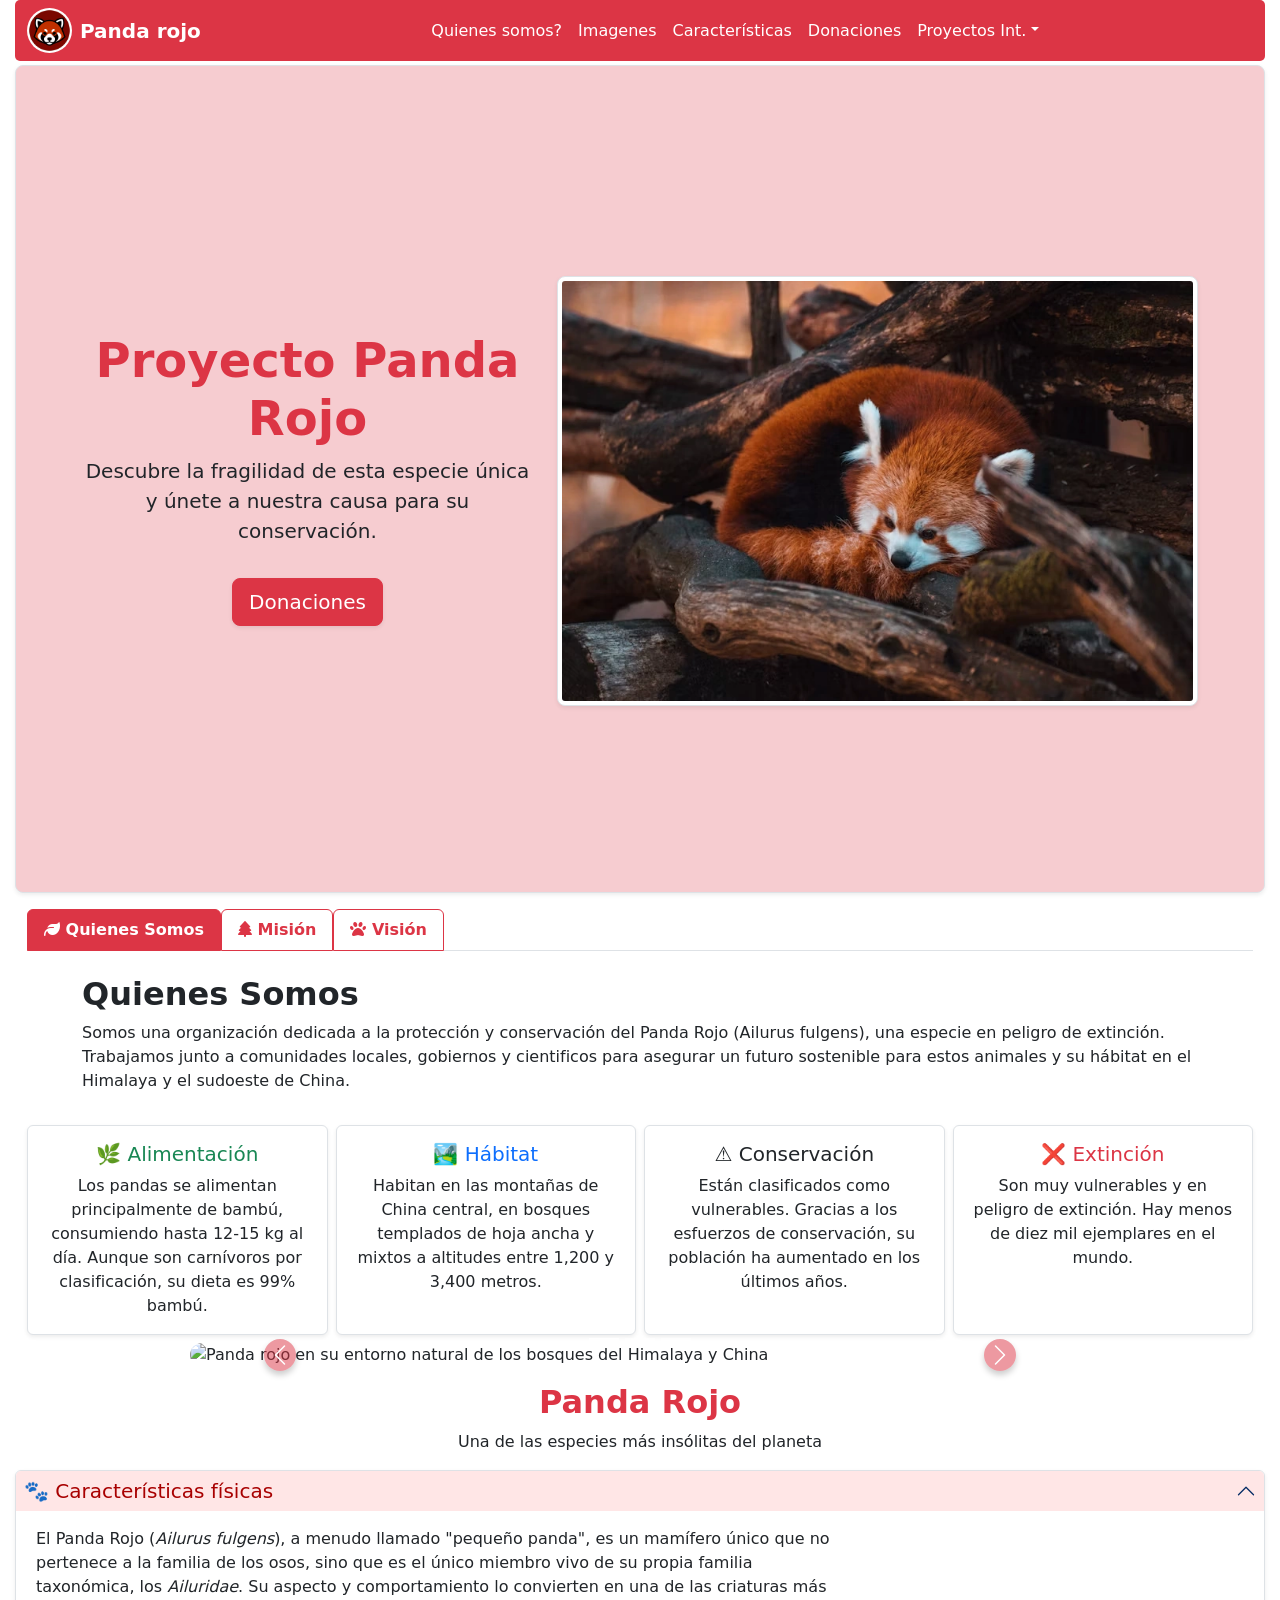
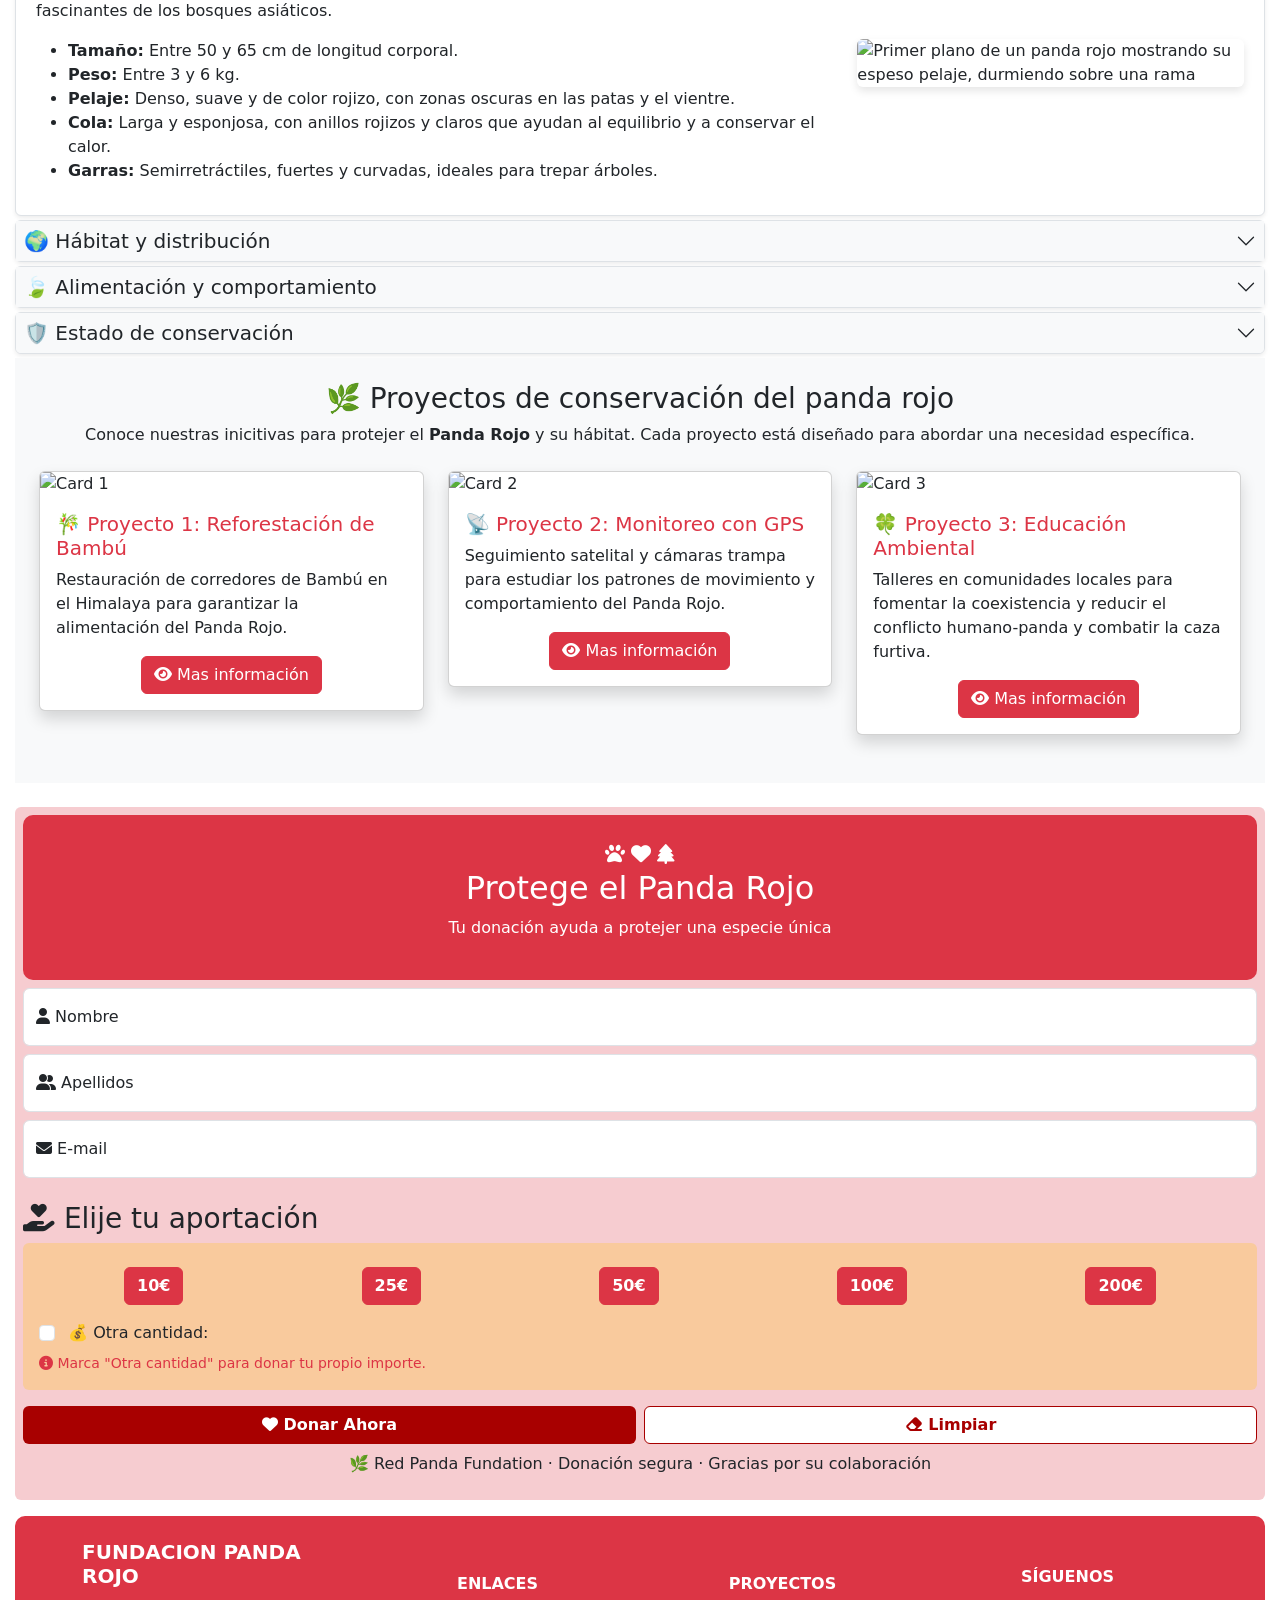
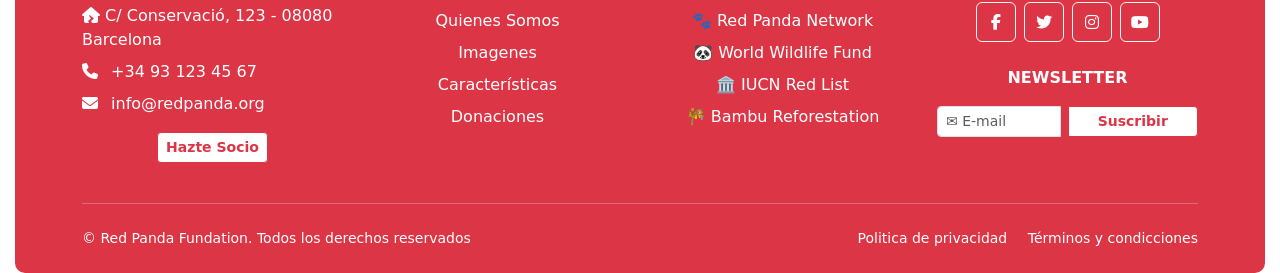
==== index.html @ e64dfe4f "rename modificar nombre del archivo" ====
<!DOCTYPE html>
<html lang="es">

<head>
    <meta charset="UTF-8">
    <meta name="viewport" content="width=device-width, initial-scale=1.0">
    <meta name="description" content="Conoce al fascinante Panda Rojo: descubre sus características únicas, su hábitat natural y los proyectos de conservación dedicados a proteger esta especie en peligro.">
    <meta name="author" content="Guillén Cosco">
    <meta name="keywords" content="Panda Rojo, conservación, animales en peligro, proyectos ecológicos">

    <link rel="preconnect" href="https://cdnjs.cloudflare.com">
    <link rel="preconnect" href="https://cdn.jsdelivr.net">
    <link rel="stylesheet" href="https://cdnjs.cloudflare.com/ajax/libs/font-awesome/6.5.2/css/all.min.css">
    <link rel="stylesheet" href="https://cdn.jsdelivr.net/npm/bootstrap@5.3.3/dist/css/bootstrap.min.css">
    <link rel="stylesheet" href="css/style_panda.css">

    <script src="https://cdn.jsdelivr.net/npm/bootstrap@5.3.3/dist/js/bootstrap.bundle.min.js" defer></script>
    <script src="js/script_panda.js" defer></script>

    <title>Proyecto Panda Rojo | Conservación</title>
</head>
<body>
    <header class="sticky-top">
        <nav class="navbar navbar-expand-sm bg-danger navbar-dark">
            <div class="container-fluid">
                <img src="assets/logo.png" alt="Logo Proyecto Panda Rojo" width="45" height="45" class="rounded-pill me-2">
                <a class="navbar-brand fw-bold" href="#">Panda rojo</a>

                <button class="navbar-toggler" type="button" data-bs-toggle="collapse" data-bs-target="#collapsibleNavbar" aria-label="Abrir menú de navegación">
                    <span class="navbar-toggler-icon"></span>
                </button>
                <div class="collapse navbar-collapse text-end" id="collapsibleNavbar">
                    <ul class="navbar-nav text-center text-md-start mx-auto">
                        <li class="nav-item">
                            <a class="nav-link text-white" href="#sectionQuienesSomos">Quienes somos?</a>
                        </li>
                        <li class="nav-item">
                            <a class="nav-link text-white" href="#sectionImages">Imagenes</a>
                        </li>
                        <li class="nav-item">
                            <a class="nav-link text-white" href="#sectionCaracteristics">Características</a>
                        </li>
                        <li class="nav-item">
                            <a class="nav-link text-white" href="#sectionDonation">Donaciones</a>
                        </li>
                        <li class="nav-item dropdown">
                            <a class="nav-link text-white dropdown-toggle" href="#" role="button"
                                data-bs-toggle="dropdown" aria-haspopup="true" aria-expanded="false">Proyectos Int.</a>
                            <ul class="dropdown-menu text-center" role="menu">
                                <li><a class="dropdown-item" href="https://redpandanetwork.org" target="_blank" rel="noopener noreferrer" role="menuitem"><span aria-hidden="true">🐾</span> Red Panda Network</a></li>
                                <li><a class="dropdown-item" href="https://www.worldwildlife.org/species/red-panda" target="_blank" rel="noopener noreferrer" role="menuitem"><span aria-hidden="true">🐼</span> World Wildlife Fund</a></li>
                                <li><a class="dropdown-item" href="https://www.iucnredlist.org" target="_blank" rel="noopener noreferrer" role="menuitem"><span aria-hidden="true">🏛️</span> IUCN Red List</a></li>
                                <li><a class="dropdown-item" href="https://rizomebamboo.com/reforestation/" target="_blank" rel="noopener noreferrer" role="menuitem"><span aria-hidden="true">🎋</span> Bambu Reforestation</a></li>
                            </ul>
                        </li>
                    </ul>
                </div>
            </div>
        </nav>
    </header>     
    <main>
        <section class="container-fluid py-2 my-1 p-2 mb-2 bg-danger bg-opacity-25 rounded-3 border shadow-sm">
            <div class="container">
                <div class="row align-items-center d-flex justify-content-center text-center hero">
                    <div class="col-md-5 order-1 order-md-0 mb-4 mb-md-0">
                        <h1 class="display-5 fw-bold text-danger">Proyecto Panda Rojo</h1>
                        <p class="lead">Descubre la fragilidad de esta especie única y únete a nuestra causa para su conservación.</p>
                        <a href="#sectionDonation" class="btn btn-danger btn-lg shadow-sm mt-3 btn-donations">Donaciones</a>
                    </div>
                    <div class="col-md-7 order-0 order-md-1 mt-4 mt-md-4 text-center">
                        <img src="assets/photo-hero.webp" alt="Panda rojo durmiendo sobre un árbol" width="700" height="490" class="img-fluid img-thumbnail rounded-3 shadow-sm w-100" fetchpriority="high">
                    </div>
                </div>
            </div>
        </section>
        <section class="container-fluid mt-3" id="sectionQuienesSomos">
            <ul class="nav nav-tabs" role="tablist" aria-label="Información sobre la Fundación">
              <li class="nav-item" role="presentation">
                <a class="nav-link active fw-bold" data-bs-toggle="tab" href="#quienesSomos" role="tab" aria-controls="quienesSomos" id="tabQuienesSomos"><span aria-hidden="true"><i class="fa-solid fa-leaf"></i></span> Quienes Somos</a>
              </li>
              <li class="nav-item" role="presentation">
                <a class="nav-link fw-bold" data-bs-toggle="tab" href="#mision" role="tab" aria-controls="mision" id="tabMision"><span aria-hidden="true"><i class="fa-solid fa-tree"></i></span> Misión</a>
              </li>
              <li class="nav-item" role="presentation">
                <a class="nav-link fw-bold" data-bs-toggle="tab" href="#vision" role="tab" aria-controls="vision" id="tabVision"><span aria-hidden="true"><i class="fa-solid fa-paw"></i></span> Visión</a>
              </li>
            </ul>
            <div class="tab-content">
              <div id="quienesSomos" class="container tab-pane active" role="tabpanel" aria-labelledby="tabQuienesSomos"><br>
                <h2 class="fw-bold">Quienes Somos</h2>
                <p>Somos una organización dedicada a la protección y conservación del Panda Rojo (Ailurus fulgens), una especie en peligro de extinción. Trabajamos junto a comunidades locales, gobiernos y cientificos para asegurar un futuro sostenible para estos animales y su hábitat en el Himalaya y el sudoeste de China.</p>
              </div>
              <div id="mision" class="container tab-pane fade" role="tabpanel" aria-labelledby="tabMision"><br>
                <h2 class="fw-bold">Misión</h2>
                <p>Proteger el Panda Rojo y sus ecosistema mediante programas de conservación, reforestación educación ambiental y combate del tráfico ilegal. Buscamos reducir la pérdida de habitat y promover la coexistencia armoniosa en el PAnda Rojo y otras especies.</p>
              </div>
              <div id="vision" class="container tab-pane fade" role="tabpanel" aria-labelledby="tabVision"><br>
                <h2 class="fw-bold">Visión</h2>
                <p>Un mundo donde las poblaciones de pandas rojos prosperen en estado salvaje, sus bosques estén protegidos y las comunidades locales sean aliadas activas en la conservación de la biodiversidad.</p>
              </div>
            </div>
            <div class="row g-2 mb-2 mt-4">
                <div class="col-12 col-md-6 col-lg-3">
                    <div class="card h-100 shadow-sm border">
                        <div class="card-body text-center">
                            <h3 class="card-title text-success h5"><span aria-hidden="true">🌿</span> Alimentación</h3>
                            <p class="card-text">Los pandas se alimentan principalmente de bambú, consumiendo hasta 12-15 kg al día. Aunque son carnívoros por clasificación, su dieta es 99% bambú.</p>
                        </div>
                    </div> 
                </div>
                <div class="col-12 col-md-6 col-lg-3">
                    <div class="card h-100 shadow-sm border">
                        <div class="card-body text-center">
                            <h3 class="card-title text-primary h5"><span aria-hidden="true">🏞️</span> Hábitat</h3>
                            <p class="card-text">Habitan en las montañas de China central, en bosques templados de hoja ancha y mixtos a altitudes entre 1,200 y 3,400 metros.</p>
                        </div>
                    </div>
                </div>
                <div class="col-12 col-md-6 col-lg-3"> 
                    <div class="card h-100 shadow-sm border">
                        <div class="card-body text-center">
                            <h3 class="card-title h5"><span aria-hidden="true">⚠️</span> Conservación</h3>
                            <p class="card-text">Están clasificados como vulnerables. Gracias a los esfuerzos de conservación, su población ha aumentado en los últimos años.</p>
                        </div>
                    </div> 
                </div>
                <div class="col-12 col-md-6 col-lg-3">
                    <div class="card h-100 shadow-sm border">
                        <div class="card-body text-center">
                            <h3 class="card-title text-danger h5"><span aria-hidden="true">❌</span> Extinción</h3>
                            <p class="card-text">Son muy vulnerables y en peligro de extinción. Hay menos de diez mil ejemplares en el mundo.</p>
                        </div>
                    </div>
                </div>
            </div>
        </section>
        <section id="sectionImages" aria-label="Galería de imágenes del Panda Rojo">
            <div id="carouselPandas" class="carousel slide" data-bs-ride="carousel" role="region">
                <div class="carousel-indicators">
                    <button type="button" data-bs-target="#carouselPandas" data-bs-slide-to="0" class="active" aria-label="ir a la imagen 1"></button>
                    <button type="button" data-bs-target="#carouselPandas" data-bs-slide-to="1" aria-label="ir a la imagen 2"></button>
                    <button type="button" data-bs-target="#carouselPandas" data-bs-slide-to="2" aria-label="ir a la imagen 3"></button>
                </div>
                <div class="carousel-inner">
                    <div class="carousel-item active">
                        <img src="https://media.istockphoto.com/id/2265163523/es/foto/panda-rojo-sentado-en-una-rama-de-%C3%A1rbol-en-el-bosque.webp?a=1&b=1&s=612x612&w=0&k=20&c=MYYcrQWZ8FnkoaXyTcGkD0-ah-oXKmC_c1uQwC6wVHM="
                            alt="Panda rojo en su entorno natural de los bosques del Himalaya y China" class="d-block" style="width:100%" loading="lazy">
                        <div class="carousel-caption">
                            <p class="fw-bold text-success">Sonrisa afectuosa</p>
                        </div>
                    </div>
                    <div class="carousel-item">
                        <img src="https://plus.unsplash.com/premium_photo-1723425435727-61d67c4d91f3?w=400&auto=format&fit=crop&q=60&ixlib=rb-4.1.0&ixid=M3wxMjA3fDB8MHxzZWFyY2h8NXx8cmVkJTIwcGFuZGF8ZW58MHx8MHx8fDA%3D"
                            alt="Panda rojo sonriendo sobre una rama de árbol" class="d-block" style="width:100%"
                            loading="lazy">
                        <div class="carousel-caption">
                            <p class="fw-bold text-success">Dormilón diurno</p>
                        </div>
                    </div>
                    <div class="carousel-item">
                        <img src=" https://images.unsplash.com/photo-1656899367684-6f234eff00a7?w=500&auto=format&fit=crop&q=60&ixlib=rb-4.1.0&ixid=M3wxMjA3fDB8MHxzZWFyY2h8MTF8fHJlZCUyMHBhbmRhfGVufDB8fDB8fHww"
                            alt="Panda rojo escalando un árbol" class="d-block" style="width:100%" loading="lazy">
                        <div class="carousel-caption">
                            <p class="fw-bold text-success">Escalador intrépido</p>
                        </div>
                    </div>
                </div>
                <button 
                    class="carousel-control-prev" type="button" data-bs-target="#carouselPandas" data-bs-slide="prev" aria-label="imagen anterior">
                    <span class="carousel-control-prev-icon" aria-hidden="true"></span>
                </button>
                <button 
                    class="carousel-control-next" type="button" data-bs-target="#carouselPandas" data-bs-slide="next" aria-label="imagen siguiente">
                    <span class="carousel-control-next-icon" aria-hidden="true"></span>
                </button>
            </div>

            <div class="container-fluid mt-3">
                <h2 class="text-center text-danger fw-bold">Panda Rojo</h2>
                <p class="text-center"> Una de las especies más insólitas del planeta</p>
            </div>
        </section> 
        <section id="sectionCaracteristics" aria-label="Características del Panda Rojo">
            <div class="accordion">
                <article class="accordion-item mb-1 border shadow-sm rounded">
                    <div class="accordion-header">
                        <a class="accordion-button text-decoration-none p-2" data-bs-toggle="collapse" href="#collapseOne">
                            <h3 class="mb-0 h5"><span aria-hidden="true">🐾</span> Características físicas</h3>
                        </a>
                    </div>
                    <div id="collapseOne" class="collapse show" data-bs-parent="#sectionCaracteristics">
                        <div class="accordion-body">
                            <div class="row align-items-center">
                                <div class="col-md-4 mb-3 mb-md-0 order-md-last">
                                    <img src="https://images.unsplash.com/photo-1648644828060-3382543d2211?w=700&auto=format&fit=crop&q=60&ixlib=rb-4.1.0&ixid=M3wxMjA3fDB8MHxzZWFyY2h8NzJ8fHJlZCUyMHBhbmRhfGVufDB8fDB8fHww"
                                    alt="Primer plano de un panda rojo mostrando su espeso pelaje, durmiendo sobre una rama" class="img-fluid rounded" loading="lazy">
                                </div>
                                <div class="col-md-8">
                                    <p>El Panda Rojo (<em>Ailurus fulgens</em>), a menudo llamado "pequeño panda", es un mamífero único que no pertenece a la familia de los osos, sino que es el único miembro vivo de su propia familia taxonómica, los <em>Ailuridae</em>. Su aspecto y comportamiento lo convierten en una de las criaturas más fascinantes de los bosques asiáticos.</p>
                                    <ul>
                                        <li><strong>Tamaño:</strong> Entre 50 y 65 cm de longitud corporal.</li>
                                        <li><strong>Peso:</strong> Entre 3 y 6 kg.</li>
                                        <li><strong>Pelaje:</strong> Denso, suave y de color rojizo, con zonas oscuras en las patas y el vientre.</li>
                                        <li><strong>Cola:</strong> Larga y esponjosa, con anillos rojizos y claros que ayudan al equilibrio y a conservar el calor.</li>
                                        <li><strong>Garras:</strong> Semirretráctiles, fuertes y curvadas, ideales para trepar árboles.</li>
                                    </ul>
                                </div>
                            </div>
                        </div>
                    </div>
                </article>
                <article class="accordion-item mb-1 border shadow-sm rounded">
                    <div class="accordion-header">
                        <a class="collapsed accordion-button text-decoration-none p-2" data-bs-toggle="collapse" href="#collapseTwo">
                            <h3 class="mb-0 h5"><span aria-hidden="true">🌍</span> Hábitat y distribución</h3>
                        </a>
                    </div>
                    <div id="collapseTwo" class="collapse" data-bs-parent="#sectionCaracteristics">
                        <div class="accordion-body">
                            <div class="row align-items-center">
                                <div class="col-md-4 mb-3 mb-md-0">
                                    <img src="https://plus.unsplash.com/premium_photo-1695717076798-404f76f121da?w=600&auto=format&fit=crop&q=60&ixlib=rb-4.1.0&ixid=M3wxMjA3fDB8MHxzZWFyY2h8MXx8cmVkJTIwcGFuZGF8ZW58MHx8MHx8fDA%3D"
                                        alt="Primer plano de un panda rojo corriendo en su hábitat" class="img-fluid rounded" loading="lazy">
                                </div>
                                <div class="col-md-8">
                                    <p>El panda rojo es un especialista ecológico que depende estrictamente de ecosistemas de alta montaña. Su supervivencia está intrínsecamente ligada a la presencia de bosques templados frescos y húmedos, donde el bambú crece en abundancia bajo un denso dosel arbóreo. Estos bosques actúan como un refugio climático, dado que su denso pelaje está diseñado para el frío extremo.</p>
                                    <ul>
                                        <li><strong>Hábitat:</strong> Bosques templados y montañosos con densa vegetación.</li>
                                        <li><strong>Altitud:</strong> Entre 2.200 y 4.800 metros sobre el nivel del mar.</li>
                                        <li><strong>Clima:</strong> Fresco, húmedo y con precipitaciones frecuentes.</li>
                                        <li><strong>Distribución:</strong> Se encuentra en regiones del Himalaya oriental y el suroeste de China.</li>
                                        <li><strong>Países:</strong> Nepal, India, Bután, Myanmar y China.</li>
                                    </ul>
                                </div>
                            </div>
                        </div>
                    </div>
                </article>
                <article class="accordion-item mb-1 border shadow-sm rounded">
                    <div class="accordion-header">
                        <a class="collapsed accordion-button text-decoration-none p-2" data-bs-toggle="collapse" href="#collapseThree">
                            <h3 class="mb-0 h5"><span aria-hidden="true">🍃</span> Alimentación y comportamiento</h3>
                        </a>
                    </div>
                    <div id="collapseThree" class="collapse" data-bs-parent="#sectionCaracteristics">
                        <div class="accordion-body">
                            <div class="row align-items-center">
                                <div class="col-md-4 mb-3 mb-md-0 order-md-last">
                                    <img src="https://media.istockphoto.com/id/1263025199/es/foto/panda-rojo-comiendo-hojas-de-bamb%C3%BA.webp?a=1&b=1&s=612x612&w=0&k=20&c=DsSIV1ClpMhIjWV3cKjSSJR0UV6qvwE1ybDspw4HaQ8=" alt="Primer plano de un panda rojo comiendo hojas de bambú sobre una rama" class="img-fluid rounded" loading="lazy">
                                </div>
                                <div class="col-md-8">
                                    <p> El panda rojo es un especialista ecológico; es un animal principalmente herbívoro, aunque su sistema digestivo sigue siendo el de un carnívoro, lo que condiciona gran parte de su comportamiento diario. Al ser un animal de hábitos solitarios y metabolismo lento, pasa entre el 50% y el 75% de su tiempo activo dedicado exclusivamente a buscar y consumir bambú. Pasa la mayor parte de su vida en las alturas, utilizando las copas de los árboles como refugio seguro frente a depredadores.</p>
                                    <ul>
                                        <li><strong>Alimentación principal:</strong> Bambú, especialmente hojas y brotes tiernos. </li>
                                        <li><strong>Dieta complementaria:</strong> Frutas, bayas, raíces, bellotas y ocasionalmente insectos, huevos o pequeños vertebrados </li>
                                        <li><strong>Actividad:</strong> Más activo durante el amanecer, el atardecer y la noche.</li>
                                        <li><strong>Comportamiento social:</strong> Generalmente solitario, excepto durante la época de reproducción.</li>
                                        <li><strong>Desplazamiento:</strong> Excelente trepador gracias a sus garras fuertes y su gran equilibrio.</li>
                                    </ul>
                                </div>
                            </div>
                        </div>
                    </div>
                </article>
                <article class="accordion-item mb-1 border shadow-sm rounded">
                    <div class="accordion-header">
                        <a class="collapsed accordion-button text-decoration-none p-2" data-bs-toggle="collapse" href="#collapseFour">
                            <h3 class="mb-0 h5"><span aria-hidden="true">🛡️</span> Estado de conservación</h3>
                        </a>
                    </div>
                    <div id="collapseFour" class="collapse" data-bs-parent="#sectionCaracteristics">
                        <div class="accordion-body">
                            <div class="row align-items-center">
                                <div class="col-md-4 mb-3 mb-md-0">
                                    <img src="https://images.unsplash.com/photo-1587543530169-2de7d1f2dcc7?w=500&auto=format&fit=crop&q=60&ixlib=rb-4.1.0&ixid=M3wxMjA3fDB8MHxzZWFyY2h8MTE4fHxyZWQlMjBwYW5kYXxlbnwwfHwwfHx8MA%3D%3D" alt="Primer plano de la cara de un panda rojo sobre una rama" class="img-fluid rounded" loading="lazy">
                                </div>
                                <div class="col-md-8">
                                    <p> El panda rojo está clasificado como una especie <strong>en peligro de extinción</strong> en la Lista Roja de la UICN. Su declive poblacional es un reflejo de la fragilidad de los ecosistemas montañosos del Himalaya. A diferencia de otras especies, su baja tasa de reproducción y su dieta especializada los hacen extremadamente vulnerables a cualquier alteración en su entorno natural.</p>
                                    <ul>
                                        <li><strong>Categoría de conservación:</strong> Especie vulnerable.</li>
                                        <li><strong>Principal amenaza:</strong> La destrucción y fragmentación de su hábitat natural.</li>
                                        <li><strong>Otras amenazas:</strong> Caza furtiva, captura ilegal y cambio climático.</li>
                                        <li><strong>Población:</strong> Se estima que el número de ejemplares continúa disminuyendo en la naturaleza.</li>
                                        <li><strong>Medidas de protección:</strong> Creación de áreas protegidas, programas de conservación y control del comercio ilegal.</li>
                                    </ul>
                                </div>    
                            </div>
                        </div>
                    </div>
                </article>
            </div>
        </section>
        
        
        <section class="container-fluid bg-light p-4 mb-4">
            <h3 class="mb-2 text-center" >🌿 Proyectos de conservación del panda rojo</h3>
            <p class="mb-4 text-center">Conoce nuestras inicitivas para protejer el <strong>Panda Rojo</strong> y su hábitat. Cada proyecto está diseñado para abordar una necesidad específica. </p>
            <div>
                <div class="row align-items-stretch g-4">
                <div class="hover col-md-4">
                    <div class="card mb-4 shadow">
                        <img src="https://images.unsplash.com/photo-1758144758843-f38230c713f1?w=500&auto=format&fit=crop&q=60&ixlib=rb-4.1.0&ixid=M3wxMjA3fDB8MHxzZWFyY2h8NDU3fHxyZWQlMjBwYW5kYXxlbnwwfHwwfHx8MA%3D%3D"
                            alt="Card 1" 
                            class="card-img-top view-details"
                            data-product="detalle1"
                            style="cursor:pointer">
                        <div class="card-body">
                            <h5 class="text-danger">🎋 Proyecto 1: Reforestación de Bambú</h5>
                            <p>Restauración de corredores de Bambú en el Himalaya para garantizar la alimentación del Panda Rojo.</p>
                            <button class="btn btn-danger view-details d-block mx-auto" data-product="detalle1"><i class="fa-solid fa-eye"></i> Mas información</button>
                        </div>
                    </div>
                </div>
                <div class="col-md-4">
                    <div class="card mb-4 shadow">
                        <img src="https://images.unsplash.com/photo-1631693713833-16cbf827c42e?w=500&auto=format&fit=crop&q=60&ixlib=rb-4.1.0&ixid=M3wxMjA3fDB8MHxzZWFyY2h8MTl8fHJlZCUyMHBhbmRhfGVufDB8fDB8fHww"
                            alt="Card 2" 
                            class="card-img-top view-details"
                            data-product="detalle2"
                            style="cursor:pointer">
                        <div class="card-body">
                            <h5 class="text-danger">📡​ Proyecto 2: Monitoreo con GPS</h5>
                            <p>Seguimiento satelital y cámaras trampa para estudiar los patrones de movimiento y comportamiento del Panda Rojo.</p>
                            <button class="btn btn-danger view-details d-block mx-auto" data-product="detalle2"><i class="fa-solid fa-eye"></i> Mas información</button>
                        </div>
                    </div>
                </div>
                <div class="col-md-4">
                    <div class="card mb-4 shadow">
                        <img src="https://images.unsplash.com/photo-1681026787062-a584ea2e8d13?w=500&auto=format&fit=crop&q=60&ixlib=rb-4.1.0&ixid=M3wxMjA3fDB8MHxzZWFyY2h8Mjd8fHJlZCUyMHBhbmRhfGVufDB8fDB8fHww"
                            alt="Card 3" 
                            class="card-img-top view-details"
                            data-product="detalle3"
                            style="cursor:pointer">
                        <div class="card-body">
                            <h5 class="text-danger">🍀 Proyecto 3: Educación Ambiental</h5>
                            <p>Talleres en comunidades locales para fomentar la coexistencia y reducir el conflicto humano-panda y combatir la caza furtiva.</p>
                            <button class="btn btn-danger view-details d-block mx-auto" data-product="detalle3"><i class="fa-solid fa-eye"></i> Mas información</button>
                        </div>
                    </div>
                </div>
            </div>
        </section>
        <section id="sectionDonation" class="mt-3 bg-danger bg-opacity-25 p-2 rounded">
            <div class="donation container-fluid bg-danger text-center text-white p-4 ">
                <div class="fs-5" ><i class="fa-solid fa-paw"></i> <i class="fa-solid fa-heart"></i> <i class="fa-solid fa-tree"></i></div>
                <h2>Protege el Panda Rojo</h2> 
                <p>Tu donación ayuda a protejer una especie única</p>
            </div>
            <div class="form">
                <form action="/action_page.php" class="needs-validation" novalidate>

                    <div class="form-floating mt-2 mb-2">
                        <input type="text" class="form-control" id="name" name="name" placeholder="Name" pattern="^[A-Za-zñÑáéíóúÁÉÍÓÚüÜ\s]{2,30}$" title="Letras y espacios (2-30 caracteres)" aria-describedby="errorName" required>
                        <label for="name"><i class="fa-solid fa-user"></i> Nombre</label>
                        <div id="errorName" class="invalid-feedback text-start ps-2">
                            Por favor, introduce un nombre válido (solo letras, entre 2 y 30 caracteres con espacios).
                        </div>
                    </div>
                    <div class="form-floating mt-2 mb-2">                        
                        <input type="text" class="form-control" id="surname" name="surname" placeholder="Surname" pattern="^[A-Za-zñÑáéíóúÁÉÍÓÚüÜ\s]{2,40}$" title="Letras y espacios (2-40 caracteres)" aria-describedby="errorSurname" required>
                        <label for="surname"><i class="fa-solid fa-user-group"></i> Apellidos</label>
                        <div id="errorSurname" class="invalid-feedback text-start ps-2">
                            Por favor, introduce apellidos válidos (solo letras, entre 2 y 40 caracteres con espacios).
                        </div>
                    </div>
                    <div class="form-floating mb-3 mt-2">                        
                        <input type="text" class="form-control" id="email" name="email" placeholder="Email" pattern="^[^@\s]+@[^@\s]+\.[^@\s]{2,}$" title="Introduce un correo electrónico válido (ej: name@domain.com)" aria-describedby="errorEmail" required>
                        <label for="email"><i class="fa-solid fa-envelope"></i> E-mail</label>
                        <div id="errorEmail" class="invalid-feedback text-start ps-2">
                            Por favor, introduce un correo electrónico válido (ej: name@domain.com sin espacios).
                        </div>
                    </div>
                    <div class="donation mt-md-4 mb-3">
                        <h3><i class="fa-solid fa-hand-holding-heart fw-bold"></i> Elije tu aportación</h3>
                        <div class="bg-warning bg-opacity-25 p-3 rounded">

                            <div class="d-flex justify-content-around gap-2 mt-2">
                                <button class="btn btn-danger fw-bold" type="button" aria-label="Donar 10€">10€</button>
                                <button class="btn btn-danger fw-bold" type="button" aria-label="Donar 25€">25€</button>
                                <button class="btn btn-danger fw-bold" type="button" aria-label="Donar 50€">50€</button>   
                                <button class="btn btn-danger fw-bold" type="button" aria-label="Donar 100€">100€</button>   
                                <button class="btn btn-danger fw-bold" type="button" aria-label="Donar 200€">200€</button>   
                            </div>
                            <div class="mt-3 align-items-center">
                                <input class="form-check-input me-2" type="checkbox" name="tip-toggle" id="tipToggle" aria-controls="otherAmount" aria-expanded="false">
                                <label class="form-check-label me-2" for="tipToggle"><span aria-hidden="true">💰</span> Otra cantidad:</label>
                                <div id="otherAmount" class="hide d-inline-block">
                                    <div class="input-group input-group-sm">
                                        <input type="number" name="tip-amount" id="tipAmount" class="form-control d-inline-block w-auto"
                                        step="10.0" placeholder="Ej: 75" style="width: 80px;" aria-label="Cantidad de la donación en Euros">
                                        <span class="input-group-text bg-danger text-light border-danger fw-bold">€</span>
                                    </div>
                                </div>
                            </div>
                            <p class="text-danger small mt-2 mb-0"><i class="fa-solid fa-circle-info"></i> Marca "Otra cantidad" para donar tu propio importe.</p>
                        </div>    
                    </div>
                    <div class="d-flex justify-content-between gap-2 mb-2">
                        <button type="submit" class="btn btn-donate  w-50 fw-bold"><i class="fa-solid fa-heart"></i> Donar Ahora</button>
                        <button type="reset" class="btn btn-reset w-50 fw-bold"> <i class="fa-solid fa-eraser"></i> Limpiar</button>
                    </div>
                    <p class="text-center mt-2"><span aria-hidden="true">🌿 </span>Red Panda Fundation · Donación segura · Gracias por su colaboración</p>
                </form>
            </div>
        </section>
    </main>
    <footer class="bg-danger text-white mt-3 p-4">
        <section class="container">
            <div class="row align-items-center">
                <div class="col-12 col-md-3 ">
                    <h4 class="text-center text-md-start fw-bold mb-3 h5">FUNDACION PANDA ROJO</h4>
                    <p class="mb-2"><span aria-hidden="true"><i class="fa-solid fa-house-crack"></i></span> C/ Conservació, 123 - 08080 Barcelona</p>
                    <p class="mb-2"><span aria-hidden="true"><i class="fa-solid fa-phone me-2"></i></span> +34 93 123 45 67</p>
                    <p class="mb-3"><span aria-hidden="true"><i class="fa-solid fa-envelope me-2"></i></span> info@redpanda.org</p>
                    <div class="d-flex justify-content-center ">
                        <a href="#sectionDonation" class="btn btn-danger bg-white text-danger btn-sm mb-3 fw-bold btn-partner" role="button" aria-label="Hazte socio de la fundación"> Hazte Socio</a>
                    </div>
                </div>             
                <div class="col-12 col-md-3">
                    <h4 class="fw-bold mb-3 h6 text-center">ENLACES</h4>
                    <a href="#sectionQuienesSomos" class="text-decoration-none text-white d-block text-center mb-2">Quienes Somos</a>
                    <a href="#sectionImages" class="text-decoration-none text-white d-block text-center mb-2">Imagenes</a>
                    <a href="#sectionCaracteristics" class="text-decoration-none text-white d-block text-center mb-2">Características</a>
                    <a href="#sectionDonation" class="text-decoration-none text-white d-block text-center mb-3">Donaciones</a>
                </div>
                <div class="col-12 col-md-3">
                    <h4 class="fw-bold mb-3 h6 text-center">PROYECTOS</h4>
                    <ul class="list-unstyled">
                        <li class="mb-2 text-center"><a class="text-decoration-none text-white" href="https://redpandanetwork.org" target="_blank" rel="noopener noreferrer"><span aria-hidden="true">🐾</span> Red Panda Network</a></li>
                        <li class="mb-2 text-center"><a class="text-decoration-none text-white" href="https://www.worldwildlife.org/species/red-panda" target="_blank" rel="noopener noreferrer"><span aria-hidden="true">🐼</span> World Wildlife Fund</a></li>
                        <li class="mb-2 text-center"><a class="text-decoration-none text-white" href="https://www.iucnredlist.org" target="_blank" rel="noopener noreferrer"><span aria-hidden="true">🏛️</span> IUCN Red List</a></li>
                        <li class="mb-2 text-center"><a class="text-decoration-none text-white" href="https://rizomebamboo.com/reforestation/" target="_blank" rel="noopener noreferrer"><span aria-hidden="true">🎋</span> Bambu Reforestation</a></li>
                    </ul>
                </div>
                <div class="col-12 col-md-3">
                    <h4 class="fw-bold mb-3 h6 text-center">SÍGUENOS</h4>
                    <div class="d-flex justify-content-center gap-2 mb-4">
                        <a href="#" aria-label="Visita nuestro perfil de Facebook" class="text-white border border-light rounded p-2 d-inline-flex align-items-center justify-content-center" style="width: 40px; height: 40px; text-decoration: none;">
                            <i class="fa-brands fa-facebook-f" loading="lazy"  aria-hidden="true"></i>
                        </a>
                        <a href="#" aria-label="Visita nuestro perfil de Twitter" class="text-white border border-light rounded p-2 d-inline-flex align-items-center justify-content-center" style="width: 40px; height: 40px; text-decoration: none;">
                            <i class="fa-brands fa-twitter" loading="lazy"  aria-hidden="true"></i>
                        </a>
                        <a href="#" aria-label="Visita nuestro perfil de Instagram" class="text-white border border-light rounded p-2 d-inline-flex align-items-center justify-content-center" style="width: 40px; height: 40px; text-decoration: none;">
                            <i class="fa-brands fa-instagram" loading="lazy"  aria-hidden="true"></i>
                        </a>
                        <a href="#" aria-label="Visita nuestro canal de YouTube" class="text-white border border-light rounded p-2 d-inline-flex align-items-center justify-content-center" style="width: 40px; height: 40px; text-decoration: none;">
                            <i class="fa-brands fa-youtube" loading="lazy"  aria-hidden="true"></i>
                        </a>
                    </div>
                    <div>
                        <form action="/action_page.php" class="needs-validation" novalidate>
                            <label for="newsletterEmail" class="newsletter fw-bold mb-3 text-center d-block">  NEWSLETTER</label>
                            <div class="input-group input-group-sm mb-3 gap-2 mt-2">                        
                                <input type="text" class="form-control" id="newsletterEmail" name="newsletter-email" placeholder="✉️ E-mail" pattern="^[^@\s]+@[^@\s]+\.[^@\s]{2,}$" title="Introduce un correo electrónico válido (ej: name@domain.com)" aria-label="Introduce tu correo electrónico para suscribirte a nuestro newsletter" required>
                                <button type="submit" class="btn btn-danger bg-white text-danger fw-bold w-50 btn-subscribe"> Suscribir</button>    
                            </div>
                        </form>
                    </div>
                </div>
            </div>
            <hr class="border-light mt-4">
            <div class="row pt-2 small text-center text-md-start">
                <div class="d-flex flex-column flex-md-row justify-content-between align-items-center gap-2">
                    <p class="mb-0 text-white">&copy; Red Panda Fundation. Todos los derechos reservados</p>
                    <div class="legal-links">
                        <a href="#" class="text-white text-decoration-none me-3">Politica de privacidad</a>
                        <a href="#" class="text-white text-decoration-none">Términos y condicciones</a>
                    </div>
                </div>
            </div>
        </section>
    </footer>
        <div class="modal fade" id="descriptionModal" tabindex="-1" aria-labelledby="modalProductLabel" aria-hidden="true">
            <div class="modal-dialog modal-dialog-centered">
                <div class="modal-content">
                    <div class="modal-header bg-danger text-white">
                        <h5 class="modal-title" id="modalProductLabel"></h5>
                        <button type="button" class="btn-close btn-close-white" data-bs-dismiss="modal" aria-label="Close"></button>
                    </div>
                    <div class="modal-body text-center">
                        <img id="modalImage" src="" alt="" class="img-fluid rounded mb-3" style="max-height: 250px; width: 100%; object-fit: cover;">
                        <div id="descriptionProduct"></div>
                    </div>
                </div>
            </div>
        </div>
        <a href="#" class="scroll-to-top" id="scrollTopBtn" aria-label="Volver al inicio de la página">
            <i class="fas fa-arrow-up" aria-hidden="true"></i>
        </a>
</body>
</html>
---- css/style_panda.css ----
html {
            scroll-behavior: smooth;
        }

        body {
            max-width: 1500px;
            margin: 0 auto;
            padding: 0 15px;
            background-image: url('https://www.transparenttextures.com/patterns/cream-paper.png');
            background-repeat: repeat; 
        }
        .navbar {
            border-radius: 5px;
        }
        .navbar-nav .nav-link {
            transition: background-color 0.4s ease, color 0.4s ease;
            border-radius: 5px;
        }
        .navbar-nav .nav-link:hover {
            background-color: rgba(0, 0, 0, 0.07);
            color: #ffffff;
        }
        .nav-tabs .nav-link {
            color: #dc3545;
            background-color: #ffffff;
            border: 1px solid #dc3545;
        }
        .nav-tabs .nav-link.active {
            color: #ffffff !important;
            background-color: #dc3545  !important;
            border-color: #dc3545 !important;
        }
        .nav-tabs .nav-link:hover {
            background-color: #f8d7da;
            color: #a80000;
            border-color: #dc3545 
        }
        .navbar-toggler-icon {
            transition: transform 0.3s ease-in-out;
        }
        .navbar-toggler[aria-expanded="true"] .navbar-toggler-icon {
            background-image: none !important;
            transform: rotate(90deg);
        }
        .navbar-toggler[aria-expanded="true"] .navbar-toggler-icon:before {
            content: "✕";
            font-size: 1.7rem;
            font-weight: bold;
        }
        .btn-donations {
            transition: transform 0.4s ease, box-shadow 0.4s ease, background-color 0.4s ease !important;
        }
        .btn-donations:hover {
            animation: bubblePop 0.4s ease-out forwards;
            box-shadow: 0 10px 22px rgba(0, 0, 0, 0.3);
        }
        .card:hover {
            transform: translateY(-5px);
            transition: 0.4s ease;
            box-shadow: 0 10px 20px rgba(0, 0, 0, 0.15);
        }
        .carousel {
            max-width: 900px;
            margin: 0 auto;
        }
        .carousel-inner img {
            border-radius: 20px;
        }
        .carousel-control-prev,
        .carousel-control-next {
            width: 20%;
            opacity: 1;
        }
        .carousel-control-prev-icon,
        .carousel-control-next-icon {
            background-color: rgba(220, 53, 69, 0.5);
            border-radius: 50%;
            padding: 15px;
            background-size: 75%;
            box-shadow: 0 4px 6px rgba(0, 0, 0, 0.2);
            transition: background-color 0.4s ease;
        }
        .carousel-control-prev:hover .carousel-control-prev-icon,
        .carousel-control-next:hover .carousel-control-next-icon {
            background-color: rgba(220, 53, 69, 0.8);
        }
        .accordion-body img {
            border-radius: 15px;
            box-shadow: 0 4px 8px rgba(0, 0, 0, 0.1);
            transition: all 0.4s cubic-bezier(0.175, 0.885, 0.32, 1.275);
        }
        .accordion-body img:hover {
            transform: scale(1.03);
            box-shadow: 0 20px 30px rgba(0, 0, 0, 0.3);
        }
        .accordion-button.collapsed {
            background-color: #f8f9fa;
            color: #212529;
        }
        .accordion-button:not(.collapsed) {
            background-color: #ffe6e6;
            color: #a80000;
            box-shadow: none;
        }
        .accordion-button:focus {
            box-shadow: none;
        }

        .card-img-top:hover {
            opacity: 0.8;
        }
        .card:hover {
            transform: scale(1.05);
            cursor: pointer;
        }
        .card {
            transition: all 0.2s ease-out;
        }
        #modalImage {
            max-height: 350px;
            width: 100%;
            object-fit: cover;
            border-radius: 10px;
        }

        .donation {
            border-radius: 10px;
        }
        .btn-donate {
            color:#ffffff;
            background-color: #a80000;
            transition: all 0.4s ease;
        }
        .btn-donate:hover {
            color: #a80000;
            border: 1px solid #a80000;
            background-color: #ffffff;
        }
        .btn-reset {
            color: #a80000;
            border: 1px solid #a80000;
            background-color: #ffffff;
            transition: all 0.4s ease;
        }
        .btn-reset:hover {
            color:#ffffff;
            background-color: #a80000;
        }

        footer {
            border-radius: 10px;
        }
        .btn-partner {
            transition: transform 0.4s ease, box-shadow 0.4s ease, background-color 0.4s ease, color 0.4s ease !important;
        }
        .btn-partner:hover {
            animation: bubblePop 0.4s ease-out forwards;
            box-shadow: 0 8px 20px rgba(0, 0, 0, 0.3);            
        }
        .btn-subscribe {
            transition: transform 0.4s ease, box-shadow 0.4s ease !important;
        }
        .btn-subscribe:hover {
            animation: bubblePop 0.4s ease-out forwards;
            box-shadow: 0 8px 20px rgba(0, 0, 0, 0.3);
        }
        .hide {
            display: none !important;
        }    
        #sectionImages, #sectionCaracteristics, #sectionQuienesSomos, #sectionDonation {
            scroll-margin-top: 70px; 
        }
        .newsletter {
            cursor: pointer;
        }
         .scroll-to-top {
            position: fixed;
            bottom: 30px;
            right: 30px;
            width: 52px;
            height: 52px;
            background-color: #dc3545;
            color: white;
            border-radius: 50%;
            display: flex;
            align-items: center;
            justify-content: center;
            font-size: 26px;
            cursor: pointer;
            box-shadow: 0 4px 12px rgba(0, 0, 0, 0.25);
            transition: all 0.3s ease;
            z-index: 1000;
            opacity: 0;
            visibility: hidden;
            transform: scale(0.8);
            text-decoration: none;
            border: none;
            outline: none;
        }
        .scroll-to-top.show {
            opacity: 1;
            visibility: visible;
            transform: scale(1);
        }
        .scroll-to-top:hover {
            background-color: #a71d2e;
            transform: scale(1.08);
            transition: all 0.2s ease;
            color: white;
        }
        @keyframes bubblePop {
            0% {
                transform: scale(1);
            }
            60% {
                transform: scale(1.15); 
            }
            100% {
                transform: scale(1.05); 
            }
        }
        @media (min-width: 900px) {
            .hero {
                min-height: 90dvh;
            }
        }
        @media (max-width: 575px) {
            #sectionImages, #sectionCaracteristics, #sectionQuienesSomos, #sectionDonation {
                scroll-margin-top: 225px;
            }
        }
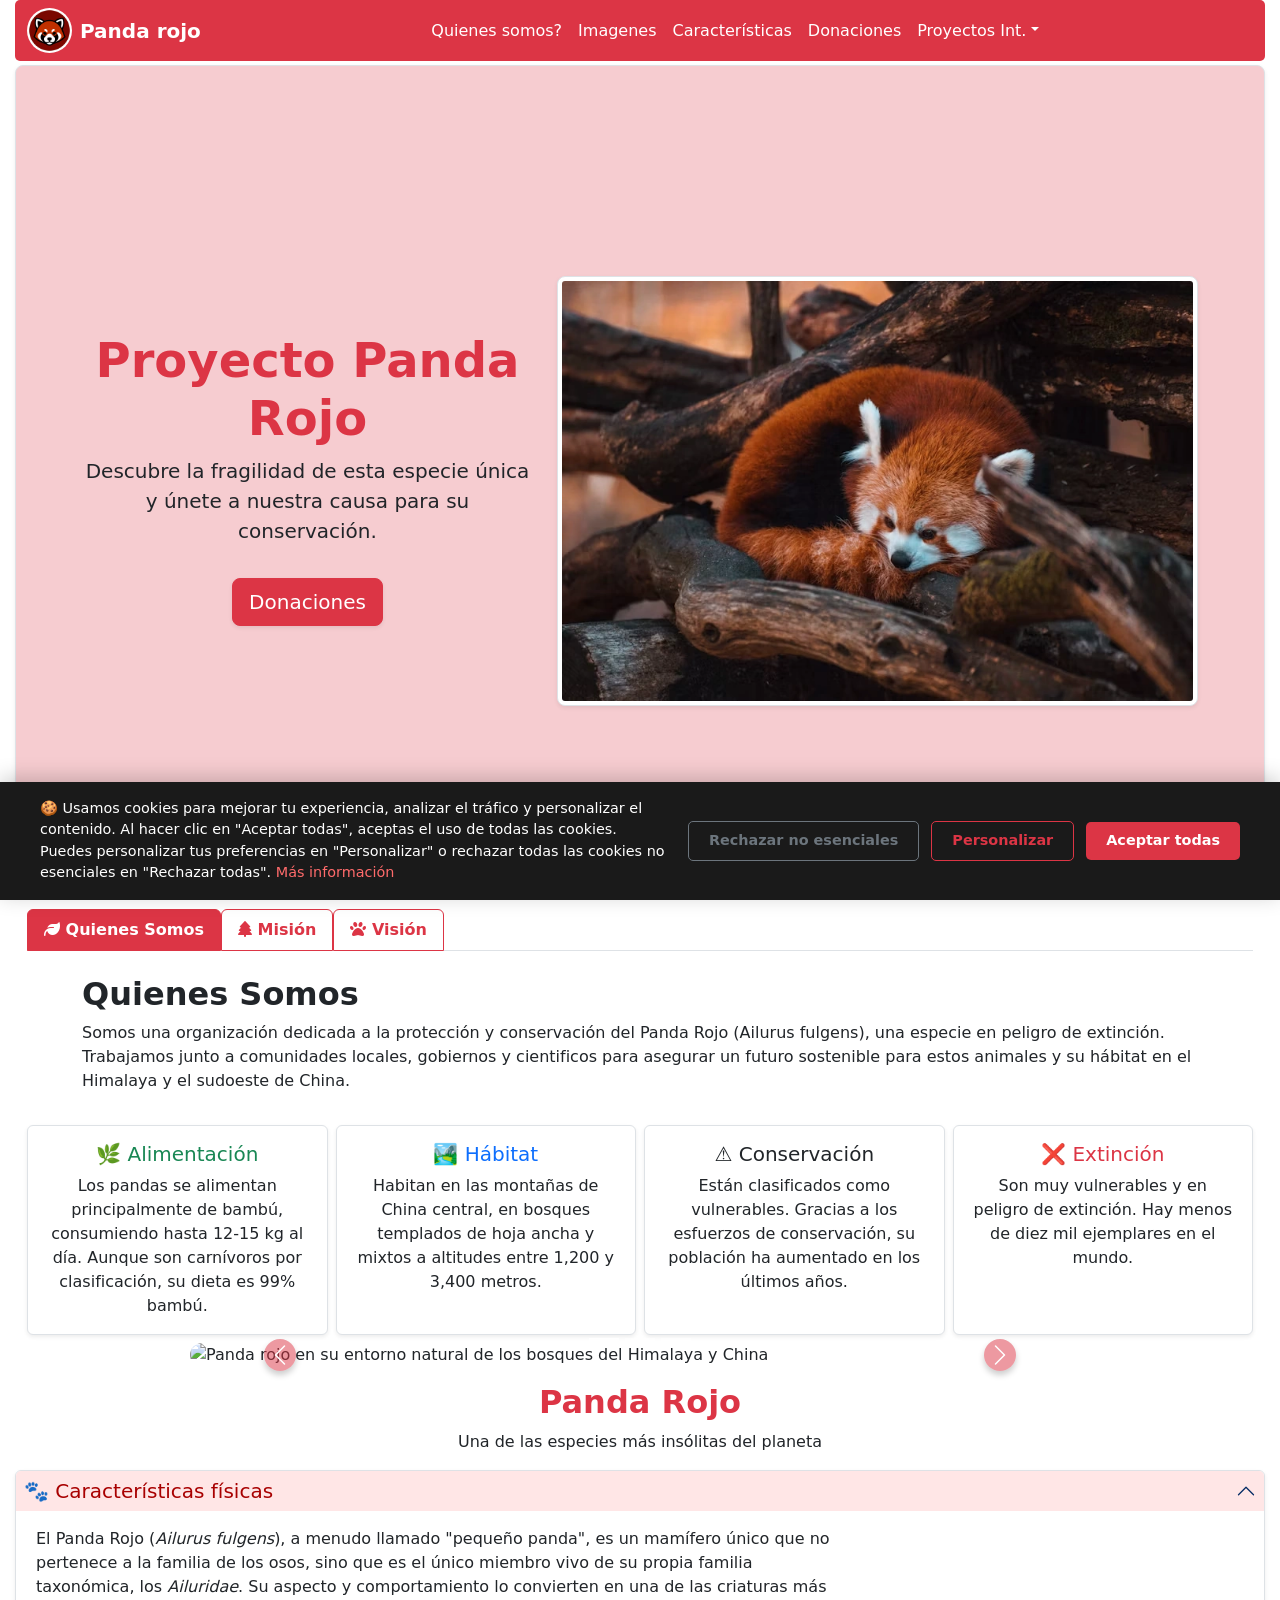
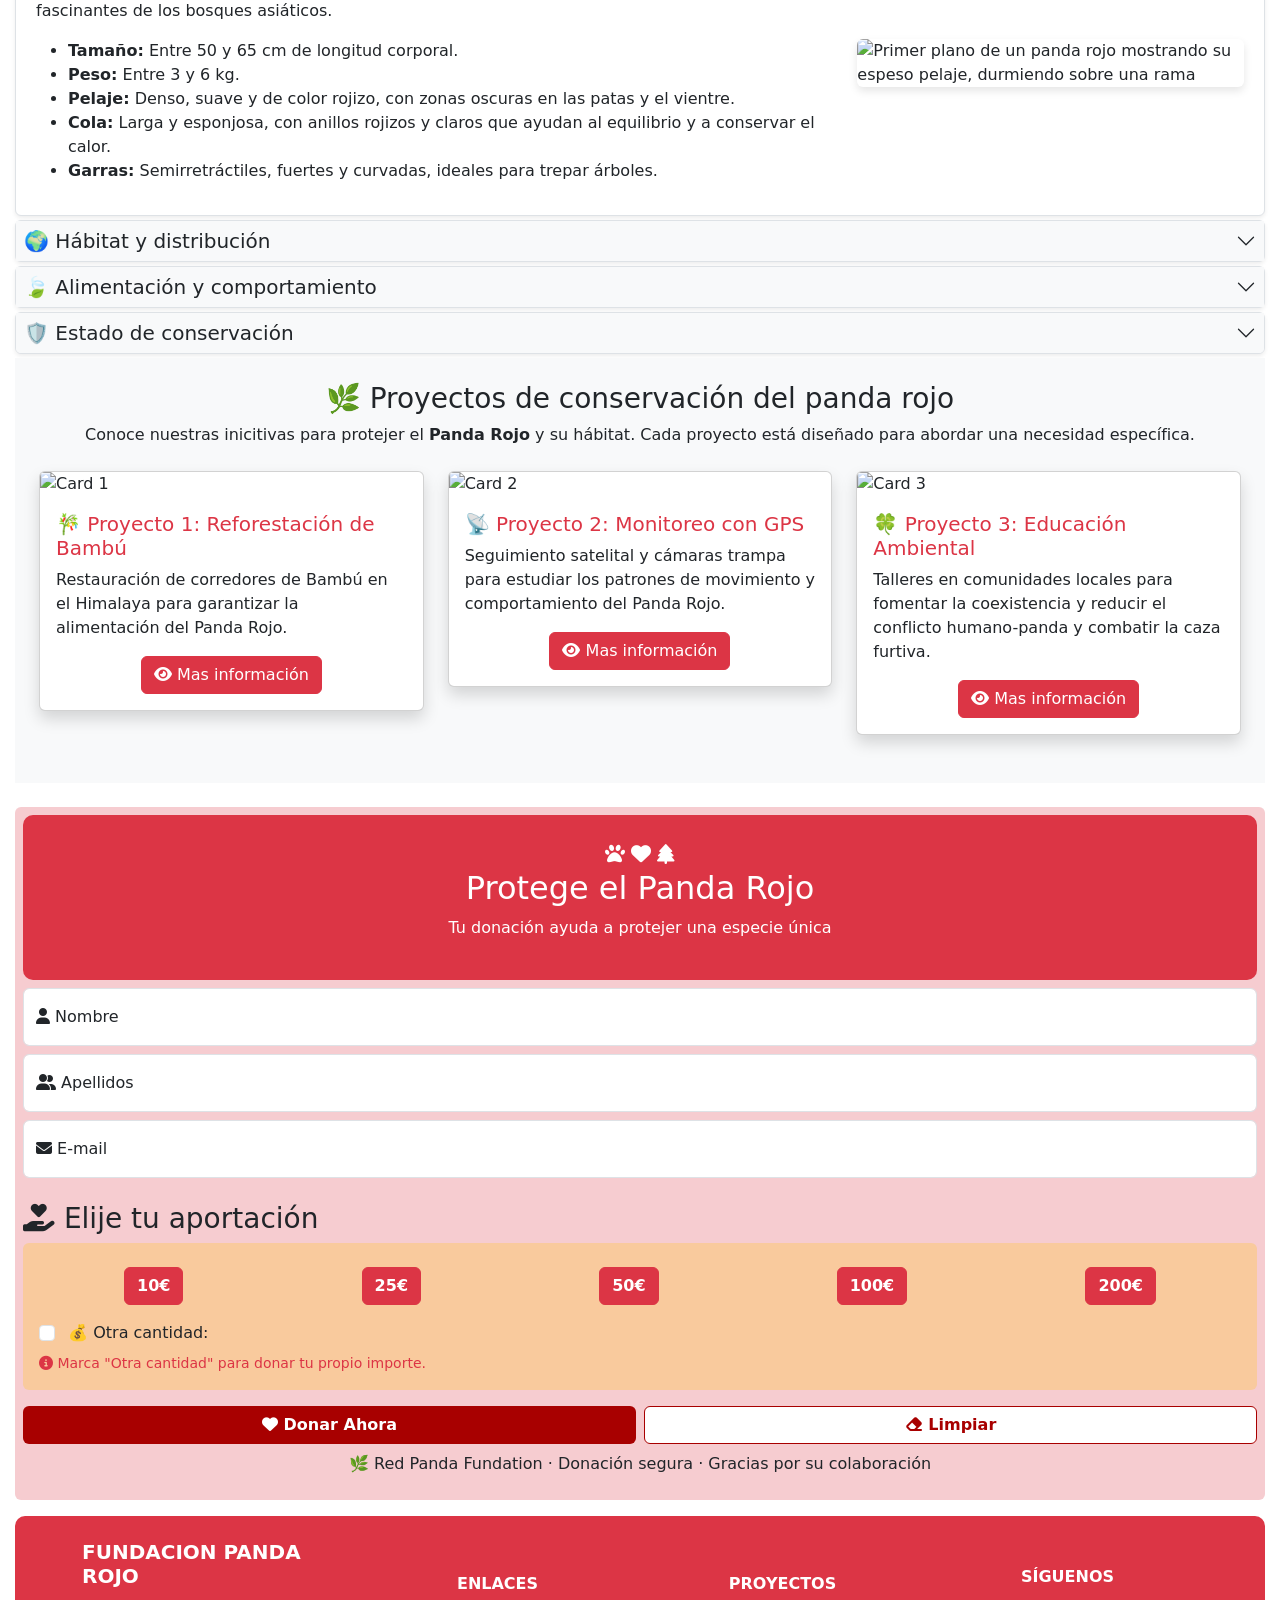
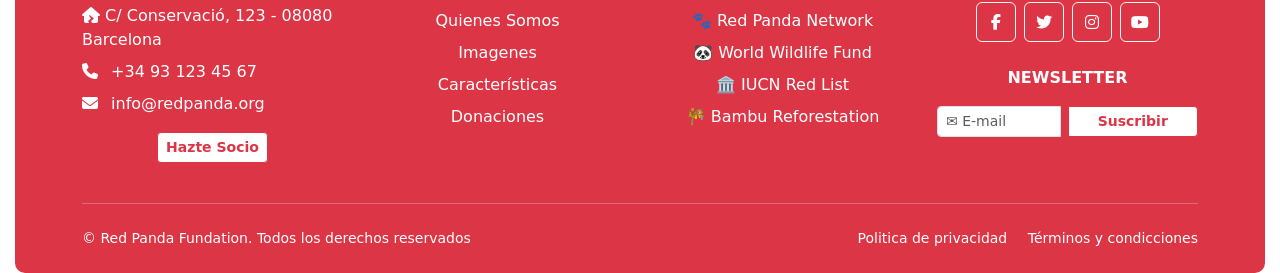
==== commit 7f4581fe: "favicon added favicon añadido" ====
--- a/index.html
+++ b/index.html
@@ -8,14 +8,25 @@
     <meta name="author" content="Guillén Cosco">
     <meta name="keywords" content="Panda Rojo, conservación, animales en peligro, proyectos ecológicos">
 
+    <link rel="icon" type="image/png" href="assets/logo.png">
     <link rel="preconnect" href="https://cdnjs.cloudflare.com">
     <link rel="preconnect" href="https://cdn.jsdelivr.net">
+    <link rel="preconnect" href="https://images.unsplash.com">
+    <link rel="preconnect" href="https://media.istockphoto.com">
     <link rel="stylesheet" href="https://cdnjs.cloudflare.com/ajax/libs/font-awesome/6.5.2/css/all.min.css">
     <link rel="stylesheet" href="https://cdn.jsdelivr.net/npm/bootstrap@5.3.3/dist/css/bootstrap.min.css">
     <link rel="stylesheet" href="css/style_panda.css">
-
+    <link rel="stylesheet" href="components/cookies/styles_cookies_panda.css">
     <script src="https://cdn.jsdelivr.net/npm/bootstrap@5.3.3/dist/js/bootstrap.bundle.min.js" defer></script>
     <script src="js/script_panda.js" defer></script>
+    <script src="components/cookies/script_cookies_panda.js" defer></script>
+    <script src="components/cookies/script_boton_flotante_preferencias.js" defer></script>
+
+    <link rel="stylesheet" href="https://cdnjs.cloudflare.com/ajax/libs/font-awesome/6.5.2/css/all.min.css" 
+      media="print" onload="this.media='all'">
+    <script src="https://cdn.jsdelivr.net/npm/bootstrap@5.3.3/dist/js/bootstrap.bundle.min.js" defer></script>
+    <script src="js/script_panda.js" defer></script>
+    <script ></script>
 
     <title>Proyecto Panda Rojo | Conservación</title>
 </head>
@@ -472,6 +483,10 @@
             </div>
         </section>
     </footer>
+
+        <!-- Contenedor para cookies -->
+        <div id="contenedor-cookies"></div>
+
         <div class="modal fade" id="descriptionModal" tabindex="-1" aria-labelledby="modalProductLabel" aria-hidden="true">
             <div class="modal-dialog modal-dialog-centered">
                 <div class="modal-content">
--- a/css/style_panda.css
+++ b/css/style_panda.css
@@ -175,12 +175,13 @@
         }
          .scroll-to-top {
             position: fixed;
-            bottom: 30px;
+            bottom: 20px;
             right: 30px;
-            width: 52px;
-            height: 52px;
-            background-color: #dc3545;
-            color: white;
+            width: 50px;
+            height: 50px;
+            background-color: #ffffff;
+            color: #dc3545;
+            border: 4px solid #dc3545;
             border-radius: 50%;
             display: flex;
             align-items: center;
@@ -194,7 +195,7 @@
             visibility: hidden;
             transform: scale(0.8);
             text-decoration: none;
-            border: none;
+            
             outline: none;
         }
         .scroll-to-top.show {
--- a/components/cookies/styles_cookies_panda.css
+++ b/components/cookies/styles_cookies_panda.css
@@ -0,0 +1,276 @@
+/* ===== COOKIE BANNER STYLES ===== */
+.cookie-banner {
+    position: fixed;
+    bottom: 0;
+    left: 0;
+    right: 0;
+    background: #1a1a1a;
+    color: white;
+    padding: 1rem;
+    z-index: 9999;
+    transform: translateY(100%);
+    transition: transform 0.3s ease;
+    box-shadow: 0 -4px 20px rgba(0, 0, 0, 0.2);
+}
+
+.cookie-banner.show {
+    transform: translateY(0);
+}
+
+.cookie-content {
+    max-width: 1200px;
+    margin: 0 auto;
+    display: flex;
+    align-items: center;
+    justify-content: space-between;
+    gap: 1rem;
+    flex-wrap: wrap;
+}
+
+.cookie-text {
+    flex: 1;
+    font-size: 0.9rem;
+    line-height: 1.5;
+}
+
+.cookie-text a {
+    color: #ff6b6b;
+    text-decoration: none;
+}
+
+.cookie-text a:hover {
+    text-decoration: underline;
+}
+
+.cookie-buttons {
+    display: flex;
+    gap: 0.75rem;
+    flex-wrap: wrap;
+    align-items: center;
+}
+
+.cookie-btn {
+    padding: 0.5rem 1.25rem;
+    border: none;
+    border-radius: 5px;
+    cursor: pointer;
+    font-weight: 600;
+    transition: all 0.2s ease;
+    font-size: 0.9rem;
+    white-space: nowrap;
+}
+
+/* 🆕 Botón Rechazar */
+.cookie-btn-reject {
+    background: transparent;
+    border: 1px solid #6c757d;
+    color: #6c757d;
+}
+
+.cookie-btn-reject:hover {
+    background: #6c757d;
+    color: white;
+    transform: translateY(-2px);
+}
+
+/* Botón Personalizar */
+.cookie-btn-customize {
+    background: transparent;
+    border: 1px solid #dc3545;
+    color: #dc3545;
+}
+
+.cookie-btn-customize:hover {
+    background: #dc3545;
+    color: white;
+    transform: translateY(-2px);
+}
+
+/* Botón Aceptar */
+.cookie-btn-accept {
+    background: #dc3545;
+    color: white;
+}
+
+.cookie-btn-accept:hover {
+    background: #a71d2e;
+    transform: translateY(-2px);
+}
+
+/* ===== MODAL DE PREFERENCIAS ===== */
+.cookie-modal {
+    display: none;
+    position: fixed;
+    top: 0;
+    left: 0;
+    width: 100%;
+    height: 100%;
+    background: rgba(0, 0, 0, 0.8);
+    z-index: 10000;
+    align-items: center;
+    justify-content: center;
+}
+
+.cookie-modal.show {
+    display: flex;
+}
+
+.cookie-modal-content {
+    background: white;
+    color: #333;
+    max-width: 500px;
+    width: 100%;
+    border-radius: 12px;
+    padding: 2rem;
+    position: relative;
+    animation: slideIn 0.3s ease;
+    max-height: 90vh;
+    overflow-y: auto;
+}
+
+.cookie-option {
+    margin: 1rem 0;
+    padding: 1rem;
+    border: 1px solid #ddd;
+    border-radius: 8px;
+    cursor: pointer;
+    transition: all 0.2s ease;
+}
+
+.cookie-option:hover {
+    background: #f5f5f5;
+}
+
+.cookie-option.disabled {
+    background: #f0f0f0;
+    cursor: not-allowed;
+    opacity: 0.7;
+}
+
+.cookie-option label {
+    display: flex;
+    align-items: center;
+    justify-content: space-between;
+    cursor: pointer;
+}
+
+.cookie-option.disabled label {
+    cursor: not-allowed;
+}
+
+.cookie-option input[type="checkbox"] {
+    width: 20px;
+    height: 20px;
+    cursor: pointer;
+}
+
+.cookie-option.disabled input[type="checkbox"] {
+    cursor: not-allowed;
+}
+
+.cookie-option small {
+    display: block;
+    margin-top: 0.5rem;
+    color: #666;
+    font-size: 0.8rem;
+}
+
+.modal-buttons {
+    display: flex;
+    gap: 0.75rem;
+    margin-top: 1.5rem;
+    flex-wrap: wrap;
+    justify-content: center;
+}
+
+.modal-buttons .cookie-btn {
+    flex: 1;
+    min-width: 140px;
+    text-align: center;
+}
+
+/* ===== RESPONSIVE ===== */
+@media (max-width: 768px) {
+    .cookie-content {
+        flex-direction: column;
+        text-align: center;
+    }
+    
+    .cookie-buttons {
+        justify-content: center;
+        width: 100%;
+    }
+    
+    .cookie-btn {
+        flex: 1;
+        min-width: 100px;
+        font-size: 0.8rem;
+        padding: 0.4rem 0.8rem;
+    }
+    
+    .cookie-modal-content {
+        margin: 1rem;
+        padding: 1.5rem;
+    }
+    
+    .modal-buttons {
+        flex-direction: column;
+    }
+    
+    .modal-buttons .cookie-btn {
+        min-width: unset;
+        width: 100%;
+    }
+}
+
+@media (max-width: 480px) {
+    .cookie-buttons {
+        flex-direction: column;
+        width: 100%;
+    }
+    
+    .cookie-btn {
+        width: 100%;
+        padding: 0.5rem;
+    }
+}
+
+/* ===== ANIMACIONES ===== */
+@keyframes slideIn {
+    from {
+        transform: translateY(-50px);
+        opacity: 0;
+    }
+    to {
+        transform: translateY(0);
+        opacity: 1;
+    }
+}
+
+@keyframes slideInRight {
+    from {
+        transform: translateX(100px);
+        opacity: 0;
+    }
+    to {
+        transform: translateX(0);
+        opacity: 1;
+    }
+}
+
+@keyframes fadeIn {
+    from {
+        opacity: 0;
+    }
+    to {
+        opacity: 1;
+    }
+}
+
+.cookie-policy-modal {
+    animation: fadeIn 0.3s ease;
+}
+
+.cookie-policy-content {
+    animation: slideIn 0.3s ease;
+}
